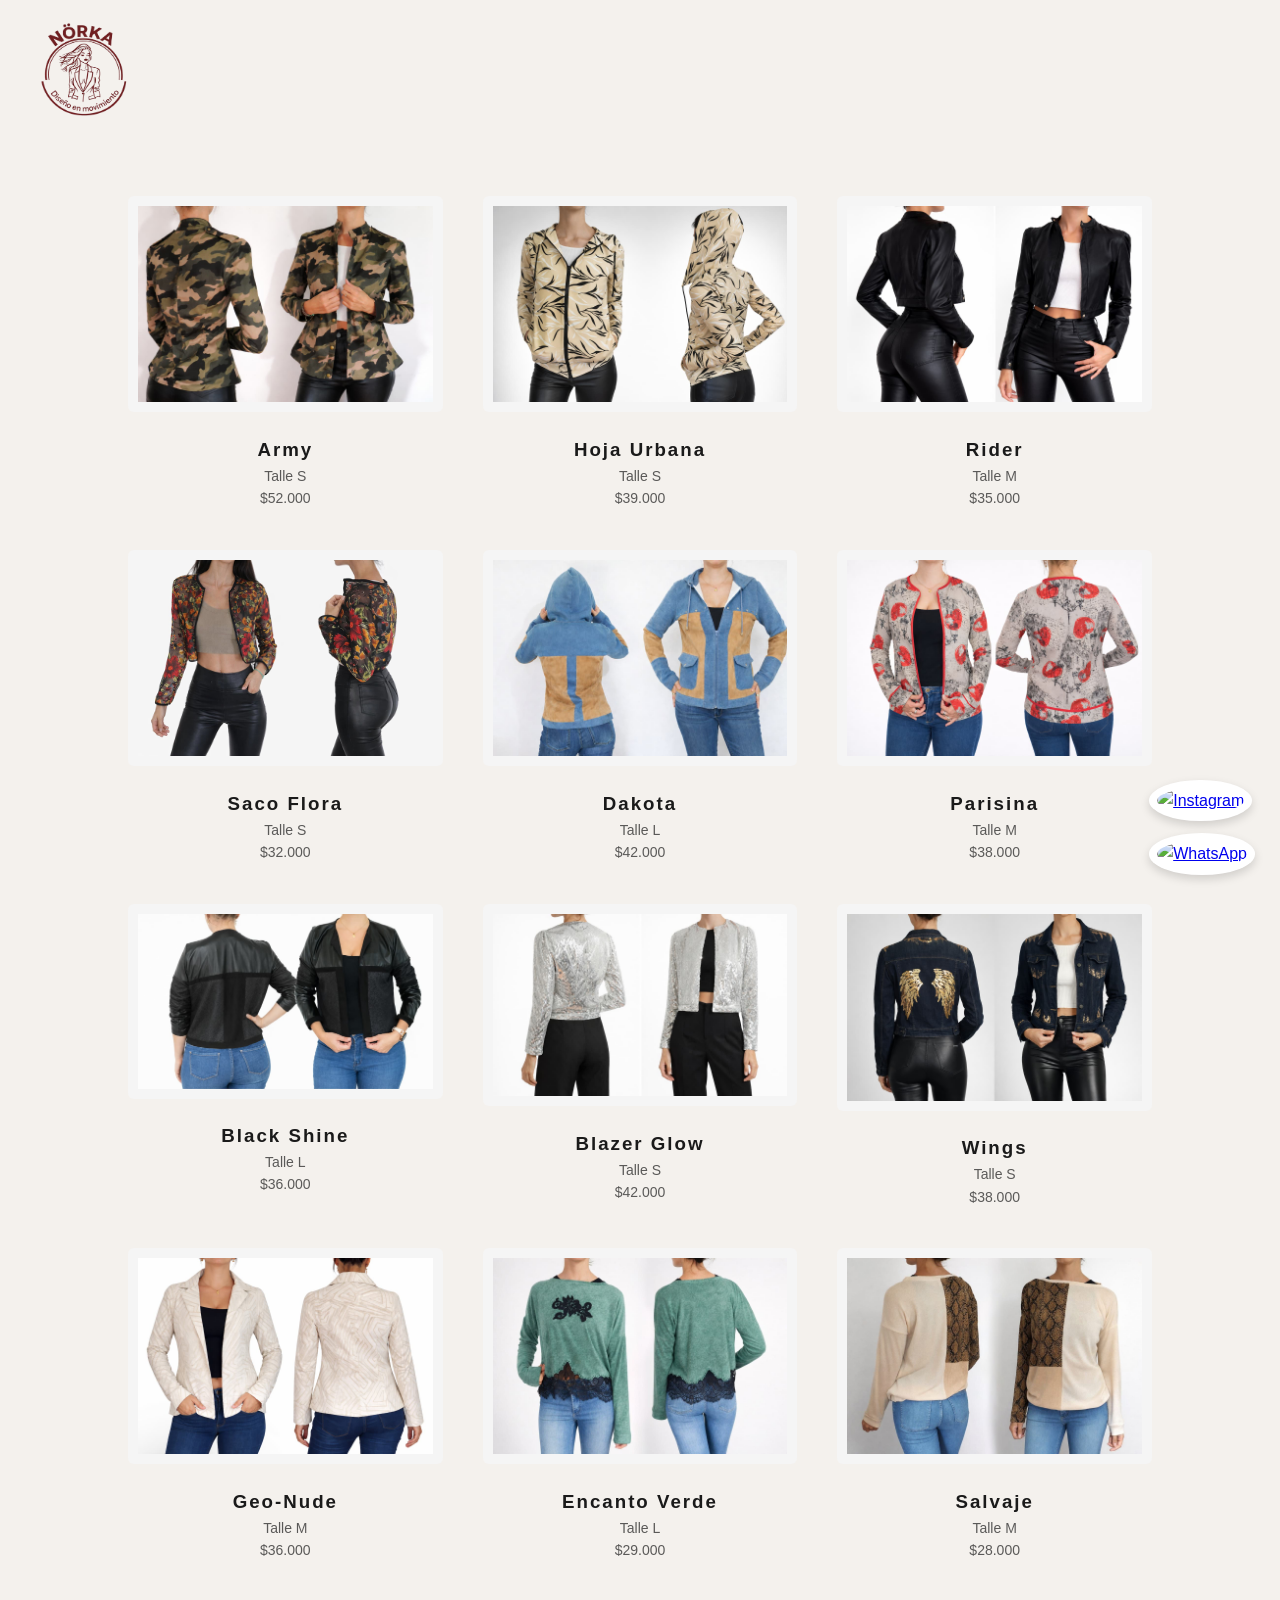
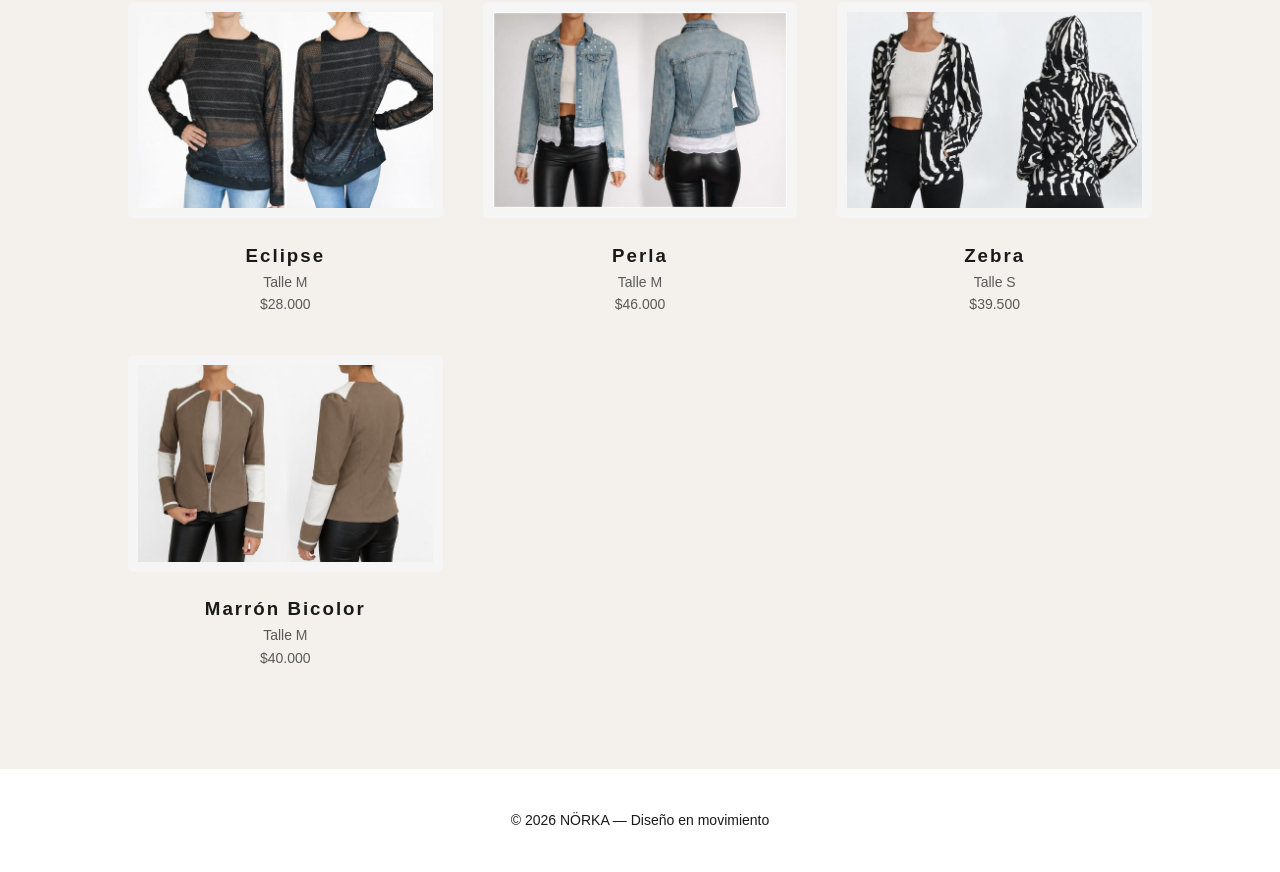
==== pages/catalogo.html @ 1b3c851e "optimización carga de catálogo" ====
<!DOCTYPE html>
<html lang="es">
<head>
    <meta charset="UTF-8">
    <meta name="viewport" content="width=device-width, initial-scale=1.0">
    <title>NÖRKA | Catálogo</title>
    <link rel="stylesheet" href="../style/styles.css">
</head>
<body>
    <header class="navbar">
        <div class="logo">
            <img src="../assets/logo_norka-removebg.png" alt="Logo NÖRKA" loading="lazy">
        </div>
    </header>
    <!-- GRID DE PRODUCTOS -->
    <section class="catalogo">
        <div class="product-card">
            <img src="../assets/catalogo/militar.jpg" alt="Campera Nörka" loading="lazy">
            <h3>Army</h3>
            <p>Talle S</p>
            <p>$52.000</p>
        </div>
        <div class="product-card">
            <img src="../assets/catalogo/hoja_urbana.jpg" alt="Campera Nörka" loading="lazy">
            <h3>Hoja Urbana</h3>
            <p>Talle S</p>
            <p>$39.000</p>
        </div>
        <div class="product-card">
            <img src="../assets/catalogo/rider_web.jpg" alt="Campera Nörka" loading="lazy">
            <h3>Rider</h3>
            <p>Talle M</p>
            <p>$35.000</p>
        </div>
        <div class="product-card">
            <img src="../assets/catalogo/floral.jpg" alt="Campera Nörka" loading="lazy">
            <h3>Saco Flora</h3>
            <p>Talle S</p>
            <p>$32.000</p>
        </div>
        <div class="product-card">
            <img src="../assets/catalogo/dakota.jpg" alt="Campera Nörka" loading="lazy">
            <h3>Dakota</h3>
            <p>Talle L</p>
            <p>$42.000</p>
        </div>
        <div class="product-card">
            <img src="../assets/catalogo/parisina.jpg" alt="Campera Nörka" loading="lazy">
            <h3>Parisina</h3>
            <p>Talle M</p>
            <p>$38.000</p>
        </div>
        <div class="product-card">
            <img src="../assets/catalogo/black_shine.jpg" alt="Campera Nörka" loading="lazy">
            <h3>Black Shine</h3>
            <p>Talle L</p>
            <p>$36.000</p>
        </div>
        <div class="product-card">
            <img src="../assets/catalogo/glow_web.jpg" alt="Campera Nörka" loading="lazy">
            <h3>Blazer Glow</h3>
            <p>Talle S</p>
            <p>$42.000</p>
        </div>
        <div class="product-card">
            <img src="../assets/catalogo/wings_web.jpg" alt="Campera Nörka" loading="lazy">
            <h3>Wings</h3>
            <p>Talle S</p>
            <p>$38.000</p>
        </div>
        <div class="product-card">
            <img src="../assets/catalogo/geonude_web.jpg" alt="Campera Nörka" loading="lazy">
            <h3>Geo-Nude</h3>
            <p>Talle M</p>
            <p>$36.000</p>
        </div>
        <div class="product-card">
            <img src="../assets/catalogo/encanto.jpg" alt="Campera Nörka" loading="lazy">
            <h3>Encanto Verde</h3>
            <p>Talle L</p>
            <p>$29.000</p>
        </div>
        <div class="product-card">
            <img src="../assets/catalogo/salvaje.jpg" alt="Campera Nörka" loading="lazy">
            <h3>Salvaje</h3>
            <p>Talle M</p>
            <p>$28.000</p>
        </div>
        <div class="product-card">
            <img src="../assets/catalogo/eclipse.jpg" alt="Campera Nörka" loading="lazy">
            <h3>Eclipse</h3>
            <p>Talle M</p>
            <p>$28.000</p>
        </div>
        <div class="product-card">
            <img src="../assets/catalogo/perla.jpg" alt="Campera Nörka" loading="lazy">
            <h3>Perla</h3>
            <p>Talle M</p>
            <p>$46.000</p>
        </div>
        <div class="product-card">
            <img src="../assets/catalogo/zebra.jpg" alt="Campera Nörka" loading="lazy">
            <h3>Zebra</h3>
            <p>Talle S</p>
            <p>$39.500</p>
        </div>
        <div class="product-card">
            <img src="../assets/catalogo/bicolor.jpg" alt="Campera Nörka" loading="lazy">
            <h3>Marrón Bicolor</h3>
            <p>Talle M</p>
            <p>$40.000</p>
    </section>
    <footer>
        <p>
            © 2026 NÖRKA — Diseño en movimiento
        </p>
    </footer>
    <div class="social-float">
        <a href="https://www.instagram.com/norka.dem?igsh=bjJlcTJmZjZnMno%3D" target="_blank">
            <img src="../assets/icons8-instagram-48(1).jpg" alt="Instagram">
        </a>
        <a href="https://wa.me/5493885818044" target="_blank">
            <img src="../assets/icons8-whatsapp-48.jpg" alt="WhatsApp">
        </a>
    </div>
    <div id="lightbox" class="lightbox">
        <span class="lightbox-close">&times;</span>
        <img class="lightbox-content" id="lightbox-img" alt="Imagen ampliada">
    </div>
    <script>
        const productImages = document.querySelectorAll(".product-card img");
        const lightbox = document.getElementById("lightbox");
        const lightboxImg = document.getElementById("lightbox-img");
        const lightboxClose = document.querySelector(".lightbox-close");

        productImages.forEach(img => {
            img.addEventListener("click", () => {
            lightbox.style.display = "flex";
            lightboxImg.src = img.src;
            lightboxImg.alt = img.alt || "Imagen ampliada";
            document.body.style.overflow = "hidden";
            });
        });

        lightboxClose.addEventListener("click", () => {
            lightbox.style.display = "none";
            document.body.style.overflow = "";
        });

        lightbox.addEventListener("click", (e) => {
            if (e.target === lightbox) {
            lightbox.style.display = "none";
            document.body.style.overflow = "";
            }
        });

        document.addEventListener("keydown", (e) => {
            if (e.key === "Escape") {
            lightbox.style.display = "none";
            document.body.style.overflow = "";
            }
        });
    </script>
</body>
</html>
---- style/styles.css ----
:root{
  --vino:#5b1a23;
  --kraft:#f4f1ed;
  --texto:#1a1a1a;
  --blanco:#ffffff;
}

*{
  margin:0;
  padding:0;
  box-sizing:border-box;
}

body{
  font-family:'Inter',sans-serif;
  background:var(--kraft);
  color:var(--texto);
  line-height:1.6;
}

/* NAVBAR */

.navbar{
display:flex;
align-items:center;
justify-content:space-between;
padding:20px 40px;
position:relative;
}


.logo{
  display:flex;
  align-items:center;
  gap:10px;
  font-weight:600;
  letter-spacing:2px;
}

.logo img{
  height: 96px;
}



.nav-links{
  list-style:none;
  display:flex;
  gap:30px;
}

.nav-links a{
  text-decoration:none;
  color:var(--texto);
  font-size:14px;
  letter-spacing:1px;
}


/* ===== HERO ===== */
.hero {
  height: 90vh;
  background-image: url("../assets/hero.png");
  background-size: cover;
  background-position: center;
  display: flex;
  align-items: center;
  justify-content: center;
  text-align: center;
  color: white;
}

.hero-overlay {
  background: rgba(0, 0, 0, 0.35);
  padding: 60px;
}

.hero h1 {
  font-family: 'Playfair Display', serif;
  font-size: 72px;
  letter-spacing: 8px;
}

.slogan {
  font-size: 18px;
  margin-top: 10px;
  letter-spacing: 2px;
}

.hero-description {
  margin: 20px auto 0 auto;
  max-width: 420px;
}

/* ===== BOTÓN ===== */

.btn {
  display: inline-block;
  margin-top: 30px;
  padding: 12px 26px;
  background: var(--vino);
  color: white;
  text-decoration: none;
  letter-spacing: 1px;
  transition: 0.3s;
}

.btn:hover {
  opacity: 0.85;
}

/* BOTON */

.btn{
  display:inline-block;
  margin-top:30px;
  padding:12px 26px;
  background:var(--vino);
  color:white;
  text-decoration:none;
  letter-spacing:1px;
  transition:.3s;
}

.btn:hover{
  opacity:.85;
}

/* COLECCION */

.coleccion{
  padding:100px 40px;
  text-align:center;
}

.coleccion h2{
  font-family:'Playfair Display',serif;
  margin-bottom:50px;
  font-size:34px;
}

.grid-productos{
  display:grid;
  grid-template-columns:repeat(auto-fit,minmax(240px,1fr));
  gap:35px;
}

.producto{
  background:white;
  padding:25px;
  transition:.3s;
}

.producto:hover{
  transform:translateY(-6px);
  box-shadow:0 10px 25px rgba(0,0,0,0.08);
}

.producto-img{
  height:220px;
  background:#ddd;
  margin-bottom:15px;
}

/* CONCEPTO */

.concepto{
  padding:30px 40px;
  max-width:700px;
  margin:auto;
  text-align:center;
}

/* PERSONALIZADOS */

.personalizados{
  padding:60px 40px;
  background:white;
  text-align:center;
}

/* CONTACTO */

.contacto{
  padding:60px 40px;
  text-align:center;
}

.entrega{
  margin-top:20px;
  font-size:14px;
  opacity:.7;
}

/* FOOTER */

footer{
  text-align:center;
  padding:40px;
  background:white;
  margin-top:40px;
  font-size:14px;
}

/* MENU HAMBURGUESA */

.menu-toggle{
  display:none;
  font-size:28px;
  cursor:pointer;
margin-left:auto;
}



/* MOBILE */

@media (max-width:768px){

.nav-links{
  display:none;
  position:absolute;
  top:70px;
  right:0;
  background:white;
  flex-direction:column;
  width:200px;
  padding:20px;
  }

  .nav-links.active{
  display:flex;
  }

  .menu-toggle{
  display:block;
  }
}

.lookbook {
  padding: 80px 10%;
  text-align: center;
  background-color: white;
}

.lookbook-grid {
  display: grid;
  grid-template-columns: repeat(auto-fit, minmax(220px,1fr));
  gap: 20px;
}

.lookbook-grid img {
  width: 100%;
  height: 320px;
  object-fit: contain;
  transition: transform 0.3s;
}

.lookbook-grid img:hover {
  transform: scale(1.05);
}

.catalogo {
  padding: 80px 10%;
  text-align: center;
}

.productos {
  display: grid;
  grid-template-columns: repeat(auto-fit, minmax(240px,1fr));
  gap: 30px;
}

.producto img {
  width: 100%;
  height: 320px;
  object-fit: cover;
}

/* ===== BOTONES SOCIALES FLOTANTES ===== */

.social-float {
  position: fixed;
  bottom: 25px;
  right: 25px;
  display: flex;
  flex-direction: column;
  gap: 12px;
  z-index: 1000;
}

/* íconos */

.social-float img {
  width: 42px;
  height: 42px;
  padding: 8px;
  border-radius: 50%;
  background: white;
  box-shadow: 0 4px 10px rgba(0,0,0,0.15);
  cursor: pointer;
  transition: transform 0.2s ease, box-shadow 0.2s ease;
}

/* hover elegante */

.social-float img:hover {
  transform: scale(1.12);
  box-shadow: 0 6px 16px rgba(0,0,0,0.25);
}

/* ===== LOOKBOOK CAROUSEL ===== */

/* ===== LOOKBOOK ===== */

.lookbook-carousel{
position:relative;
max-width:1100px;
margin:50px auto;
}

.look-viewport{
overflow:hidden;
}

.look-track{
display:flex;
gap:20px;
transition:transform .5s ease;
touch-action:pan-y;
}

.look-track img{
width:33.33%;
height:420px;
border-radius:6px;
object-fit:cover;
opacity:.6;
transform:scale(.9);
transition:.4s;
flex-shrink:0;
}

.look-track img:hover{
  transform:scale(1.03);
}

.look-track img.active{
opacity:1;
transform:scale(1);
}

/* BOTONES */

.look-btn{
position:absolute;
top:50%;
transform:translateY(-50%);
background:rgba(0,0,0,0.5);
color:white;
border:none;
font-size:28px;
padding:10px 16px;
cursor:pointer;
z-index:2;
}

.look-btn.prev{
left:-10px;
}

.look-btn.next{
right:-10px;
}

/* ===== MOBILE ===== */

@media (max-width:768px){

.look-track img{
width:100%;
height:420px;
opacity:1;
transform:scale(1);
}
}

/* GRID CATÁLOGO */

.catalogo {
  display: grid;
  grid-template-columns: repeat(3, 1fr);
  gap: 40px;
  padding: 60px 10%;
}


/* CARD PRODUCTO */

.product-card {
  text-align: center;
}

.product-card img{
  width:100%;
  height:auto;
  max-height:500px;
  object-fit:contain;
  border-radius:6px;
  background:#f5f5f5;
  padding:10px;
  transition:.3s;
}

.product-card img:hover {
  transform: scale(1.03);
}

.product-card h3 {
  margin-top: 15px;
  letter-spacing: 2px;
}

.product-card p {
  font-size: 14px;
  opacity: 0.7;
}

/* ===== TABLET ===== */
@media (max-width: 1024px){

  .catalogo{
    grid-template-columns: repeat(2, 1fr);
    gap: 30px;
    padding: 50px 5%;
  }

}

/* ===== MOBILE ===== */
@media (max-width: 768px){

  .catalogo{
    grid-template-columns: 1fr;
    padding: 40px 20px;
  }

}

/* ===== LIGHTBOX CATÁLOGO ===== */

.product-card img {
  cursor: zoom-in;
}

.lightbox {
  display: none;
  position: fixed;
  inset: 0;
  background: rgba(0, 0, 0, 0.92);
  justify-content: center;
  align-items: center;
  padding: 30px;
  z-index: 2000;
}

.lightbox-content {
  max-width: 90vw;
  max-height: 90vh;
  width: auto;
  height: auto;
  object-fit: contain;
  border-radius: 8px;
  box-shadow: 0 10px 35px rgba(0, 0, 0, 0.35);
}

.lightbox-close {
  position: absolute;
  top: 18px;
  right: 24px;
  color: white;
  font-size: 40px;
  line-height: 1;
  cursor: pointer;
  user-select: none;
}

.lightbox-content {
  animation: zoomIn 0.2s ease;
}

@keyframes zoomIn {
  from {
    transform: scale(0.96);
    opacity: 0.6;
  }
  to {
    transform: scale(1);
    opacity: 1;
  }
}
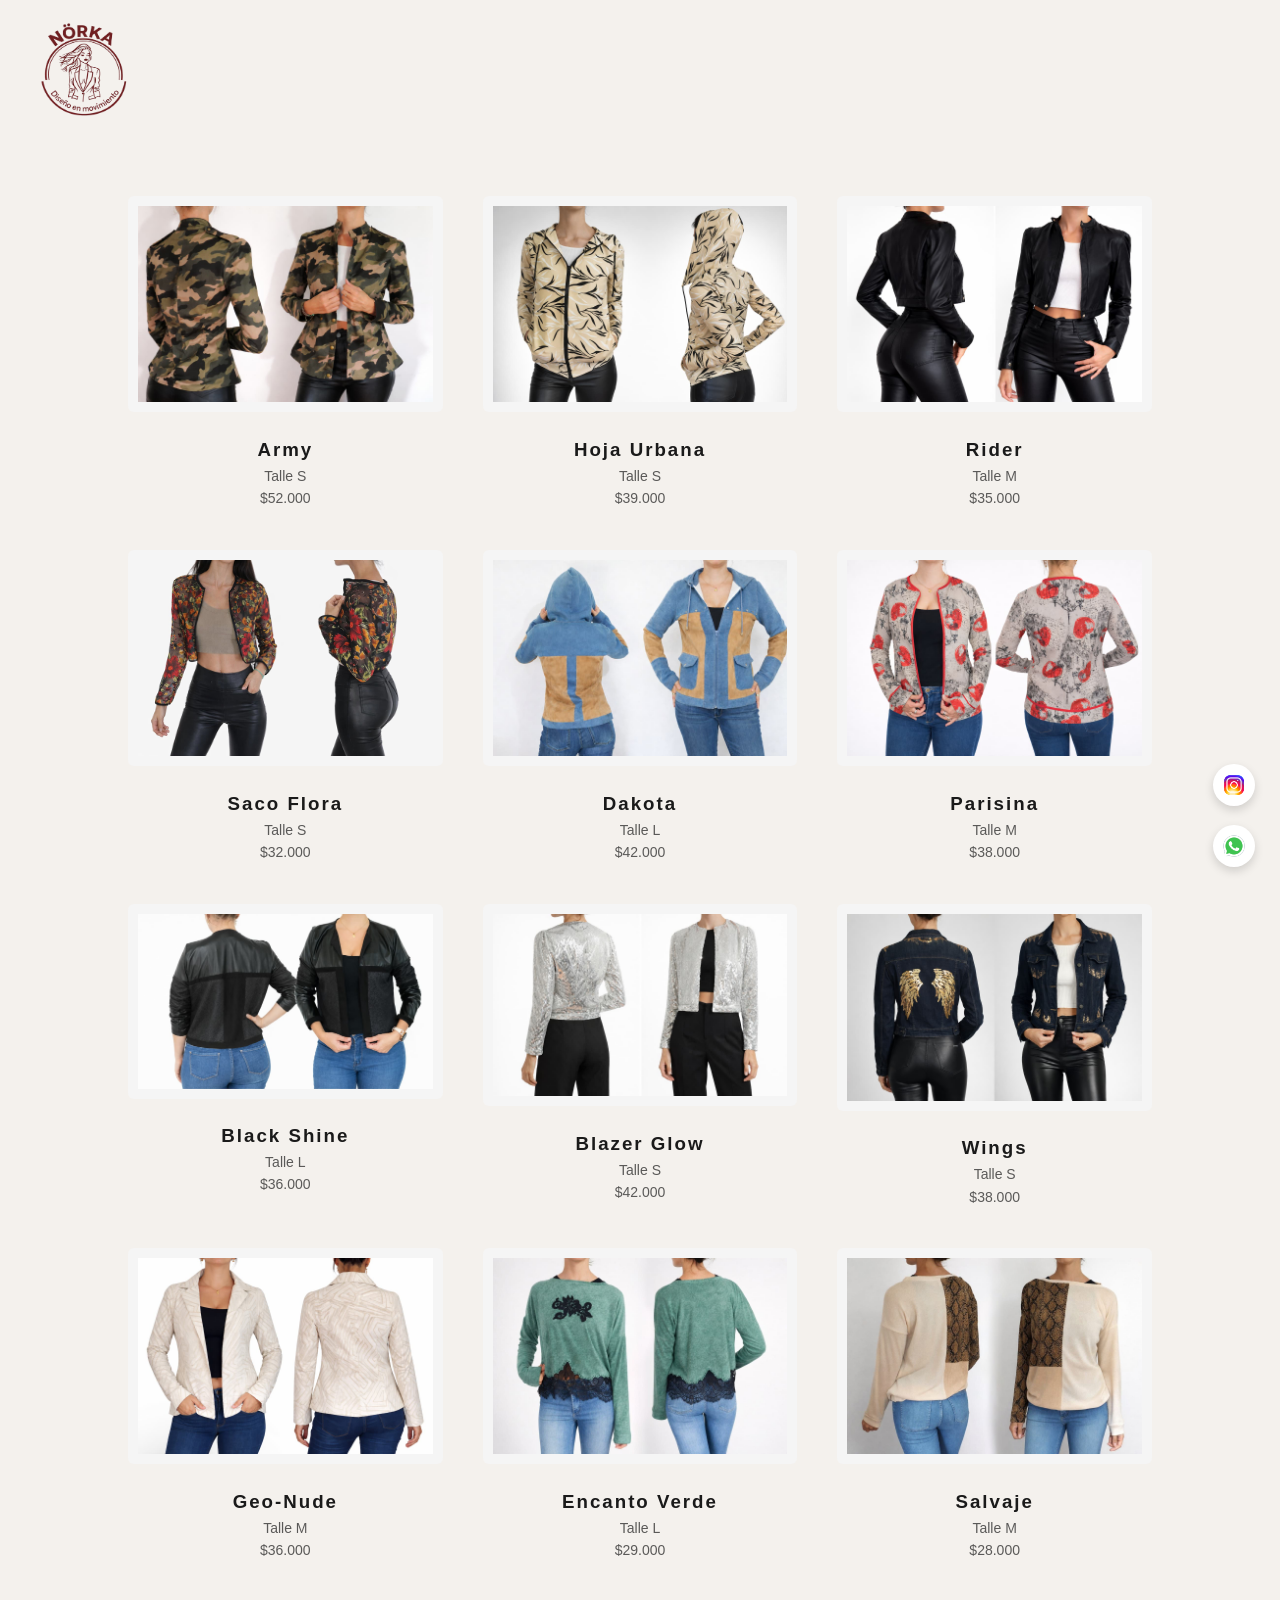
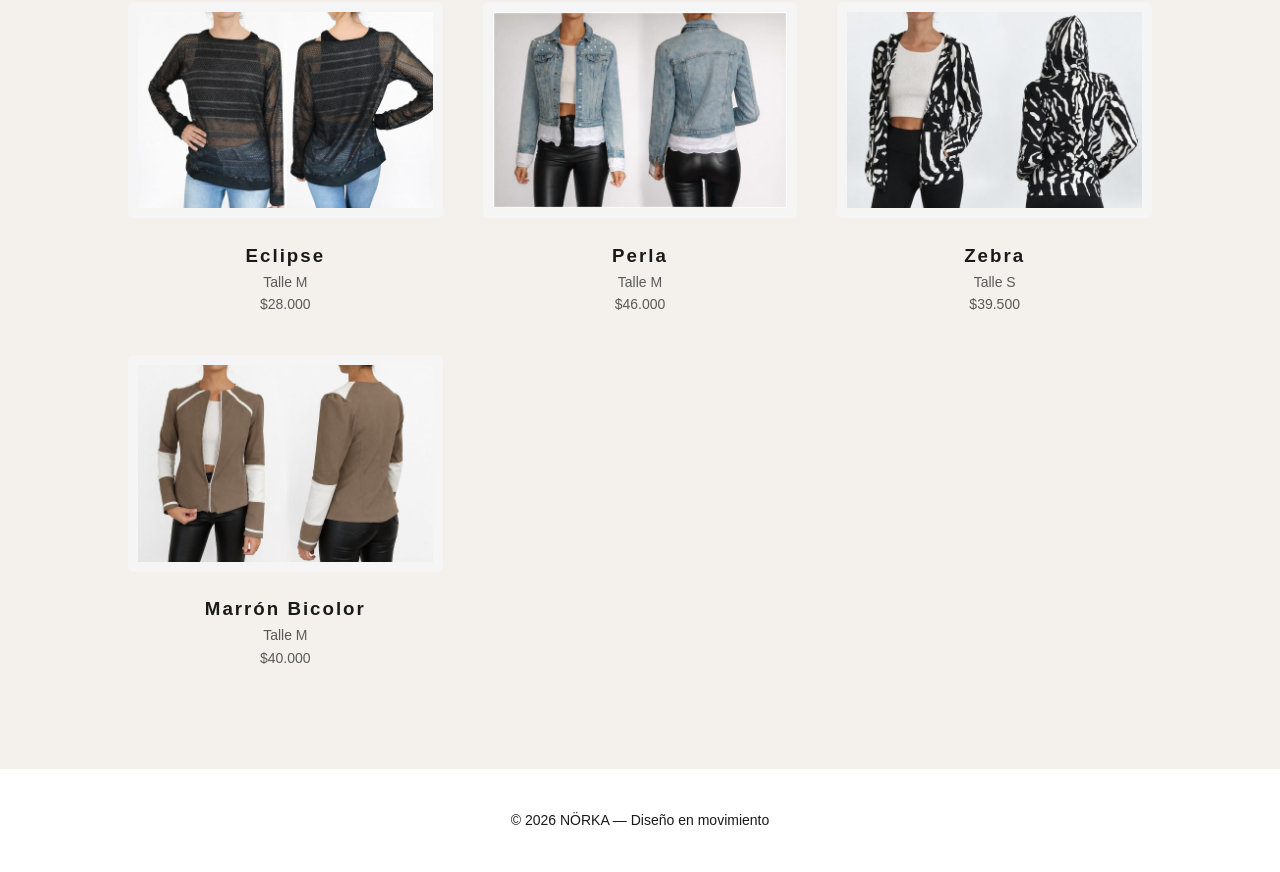
==== commit d7f26138: "coso" ====
--- a/pages/catalogo.html
+++ b/pages/catalogo.html
@@ -117,10 +117,10 @@
     </footer>
     <div class="social-float">
         <a href="https://www.instagram.com/norka.dem?igsh=bjJlcTJmZjZnMno%3D" target="_blank">
-            <img src="../assets/icons8-instagram-48(1).jpg" alt="Instagram">
+            <img src="../assets/icons8-instagram-48(1).png" alt="Instagram">
         </a>
         <a href="https://wa.me/5493885818044" target="_blank">
-            <img src="../assets/icons8-whatsapp-48.jpg" alt="WhatsApp">
+            <img src="../assets/icons8-whatsapp-48.png" alt="WhatsApp">
         </a>
     </div>
     <div id="lightbox" class="lightbox">
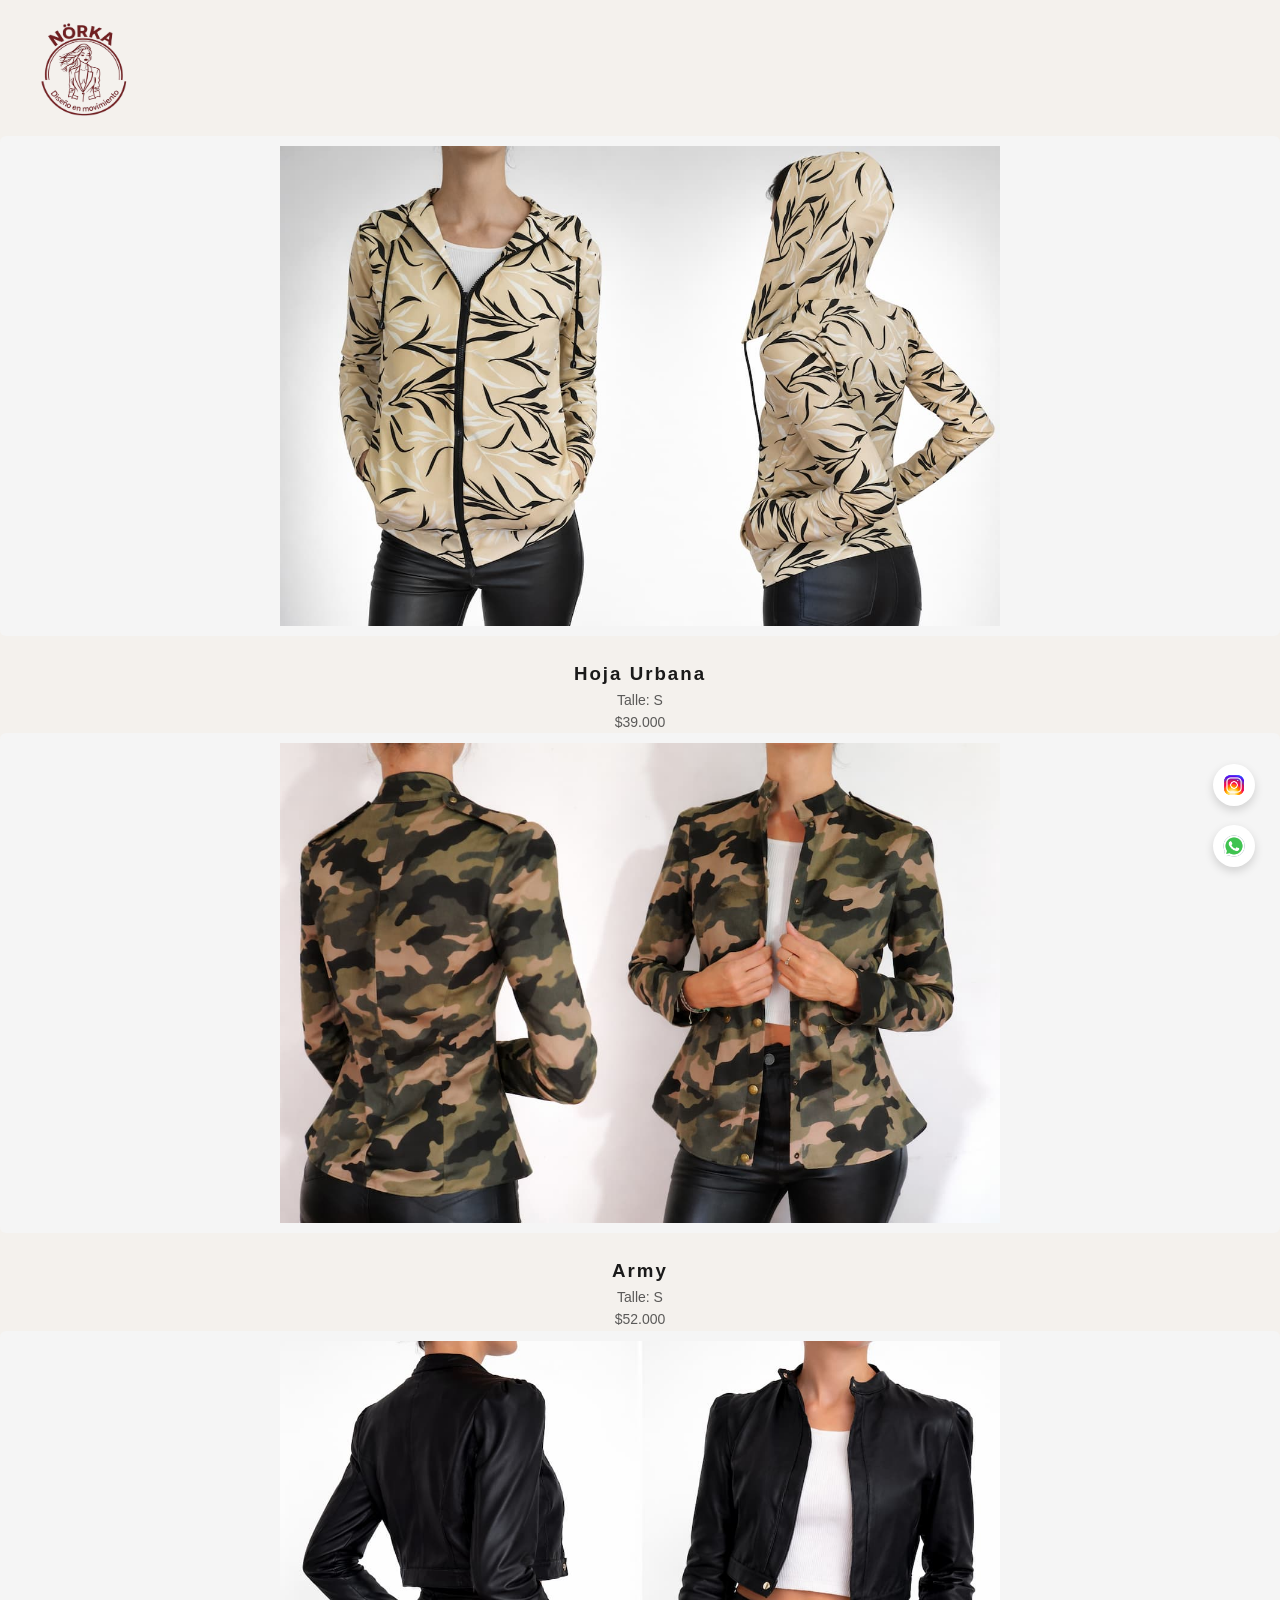
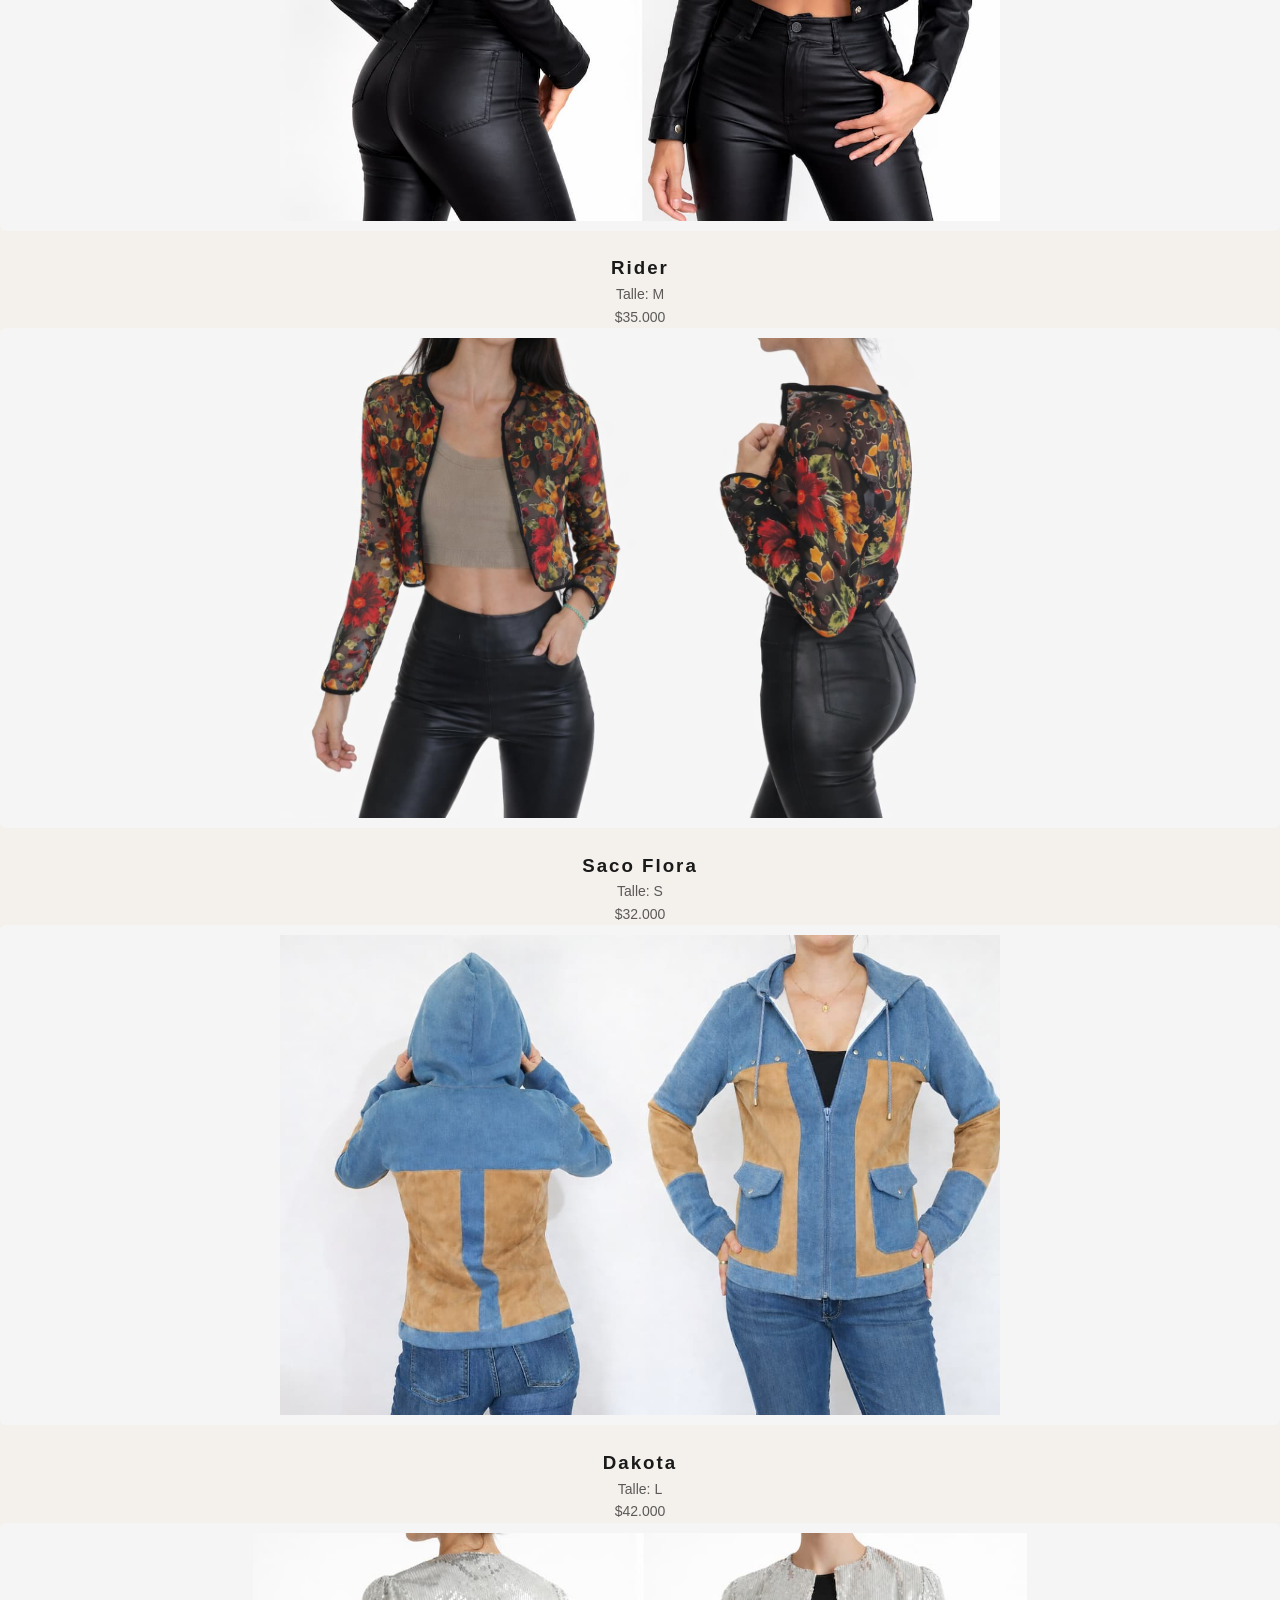
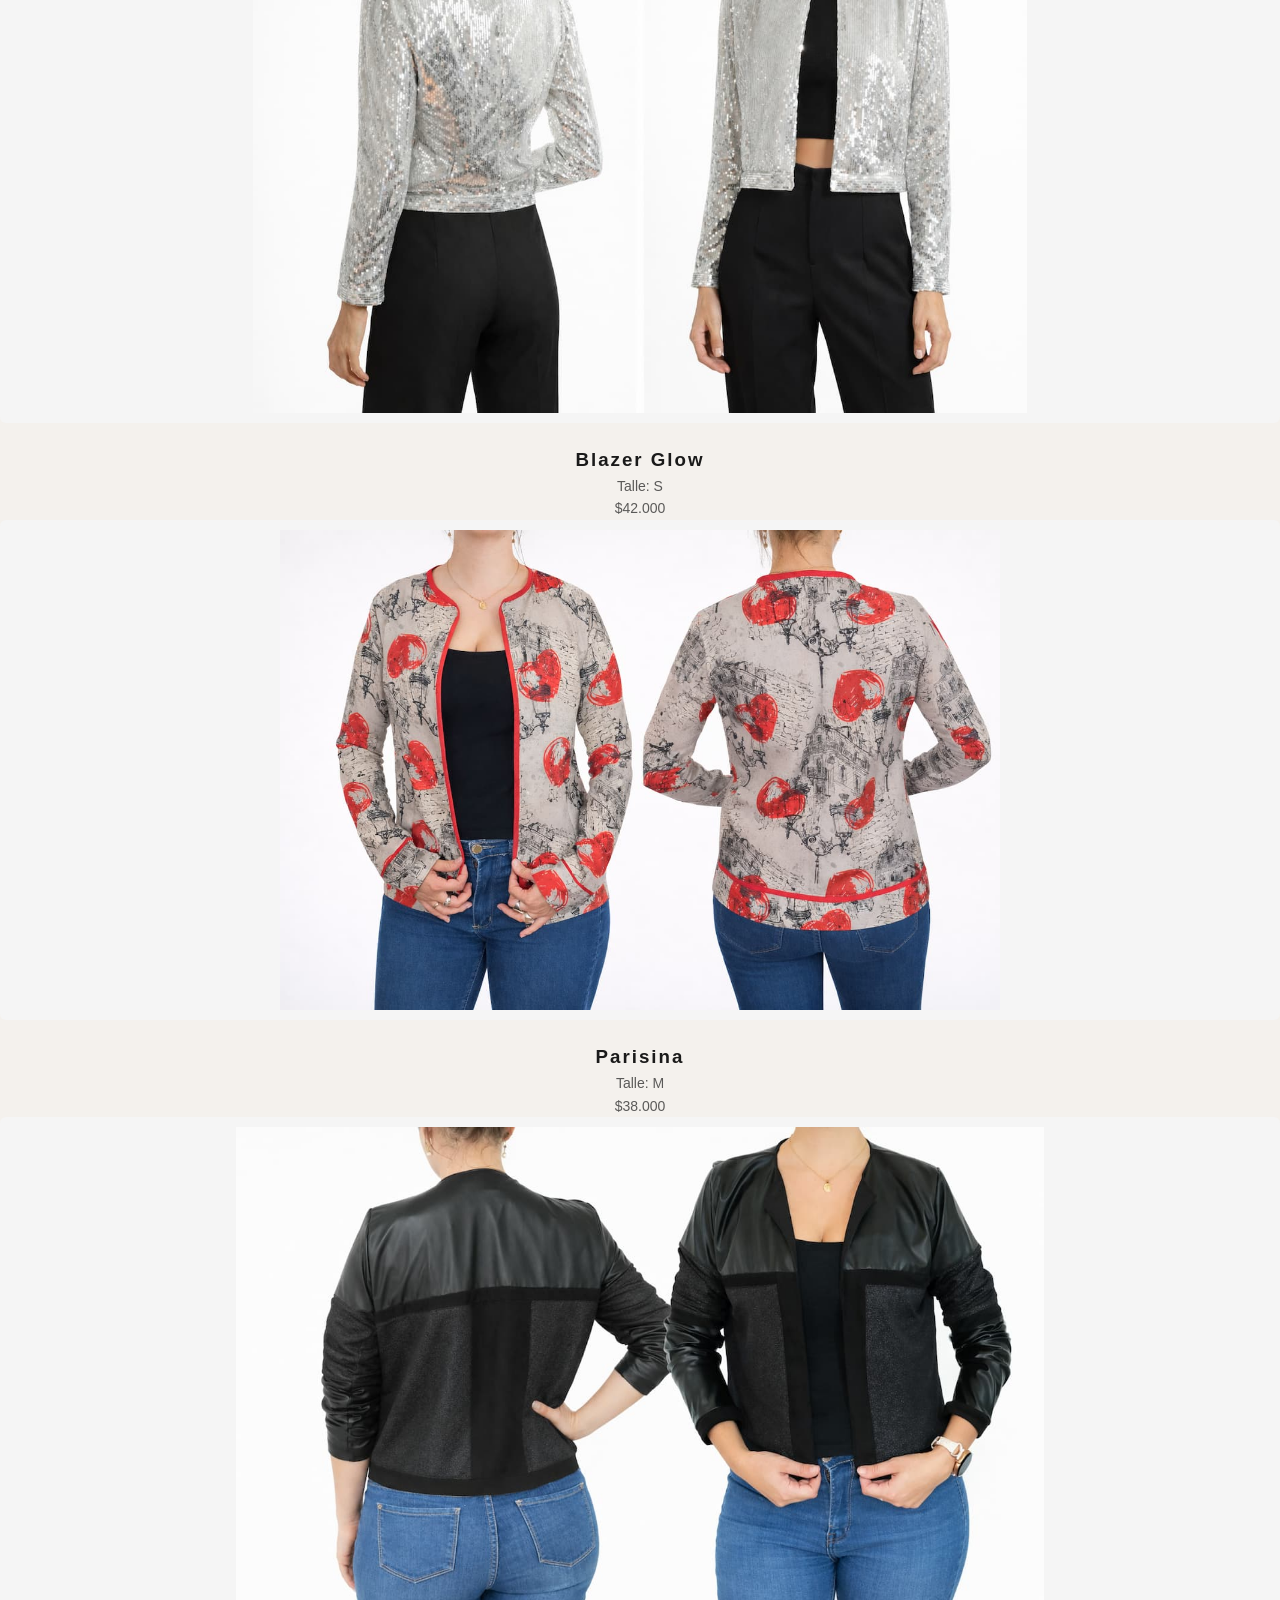
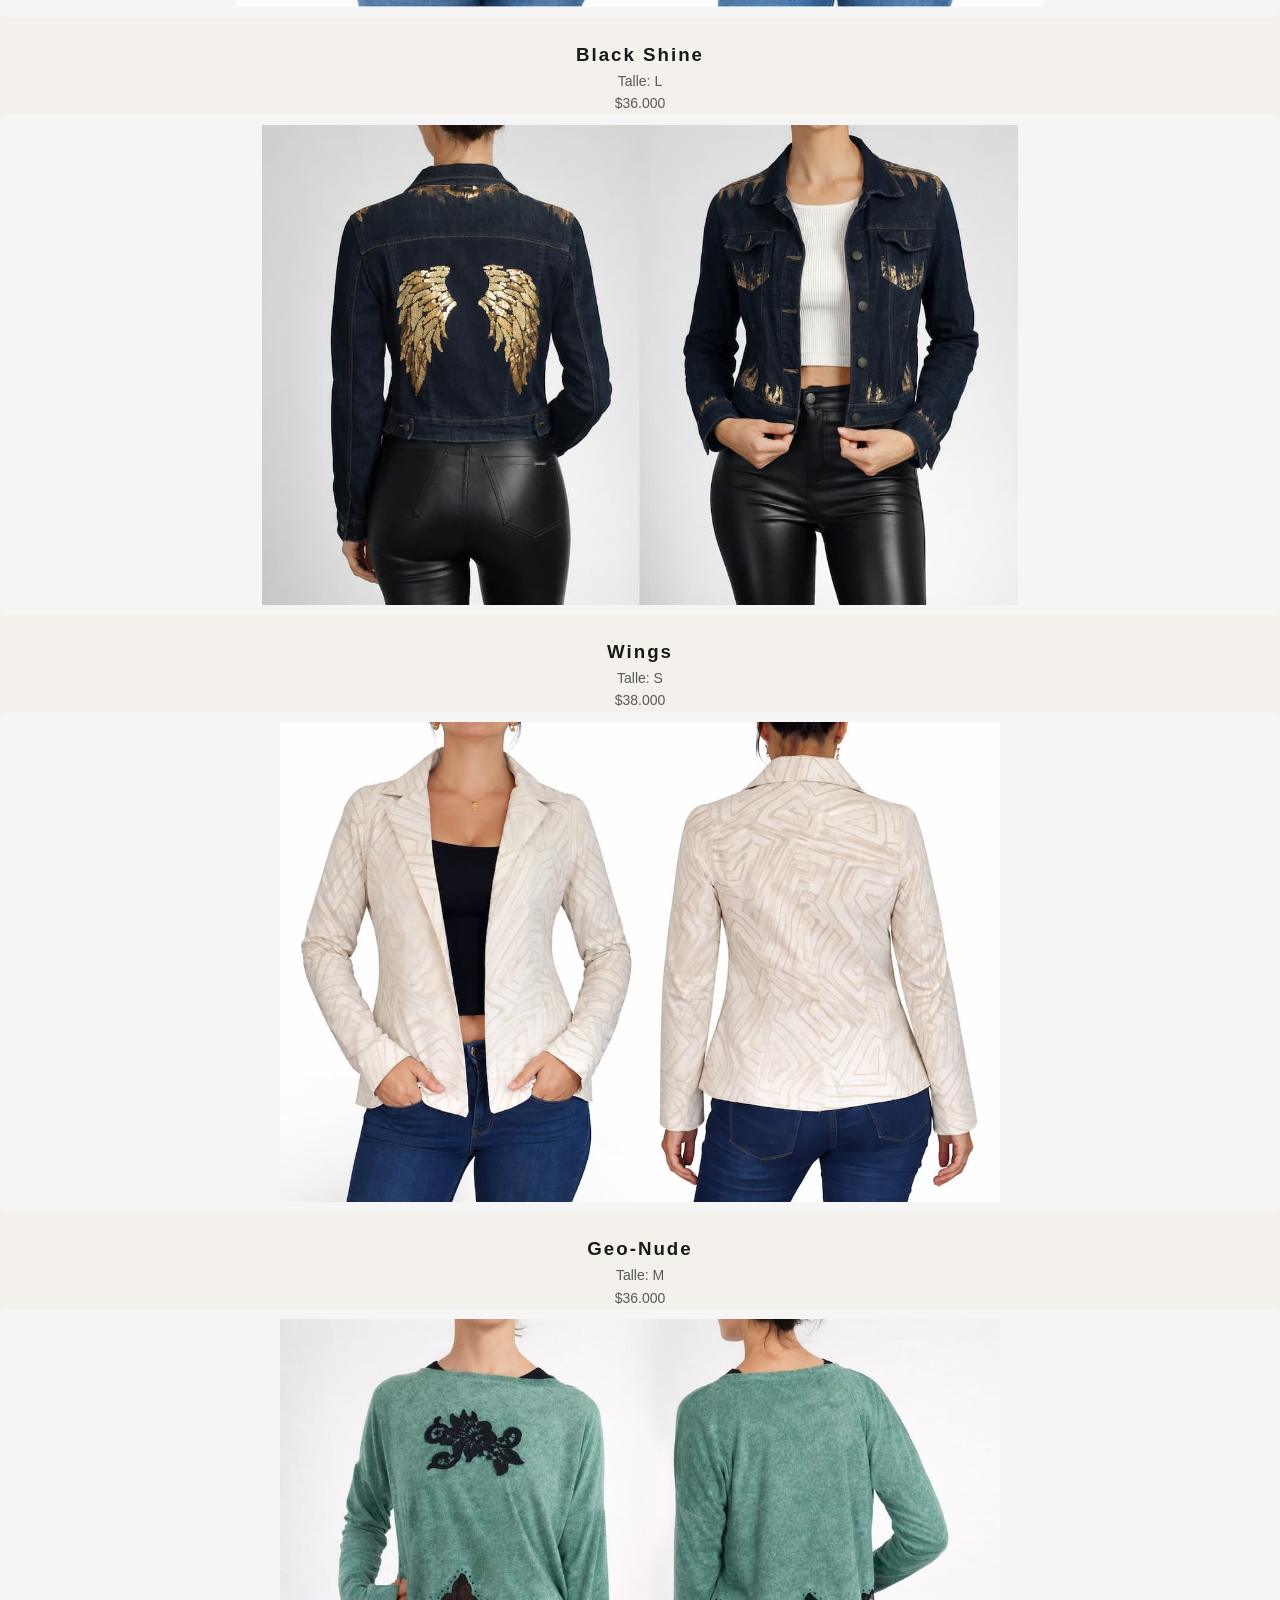
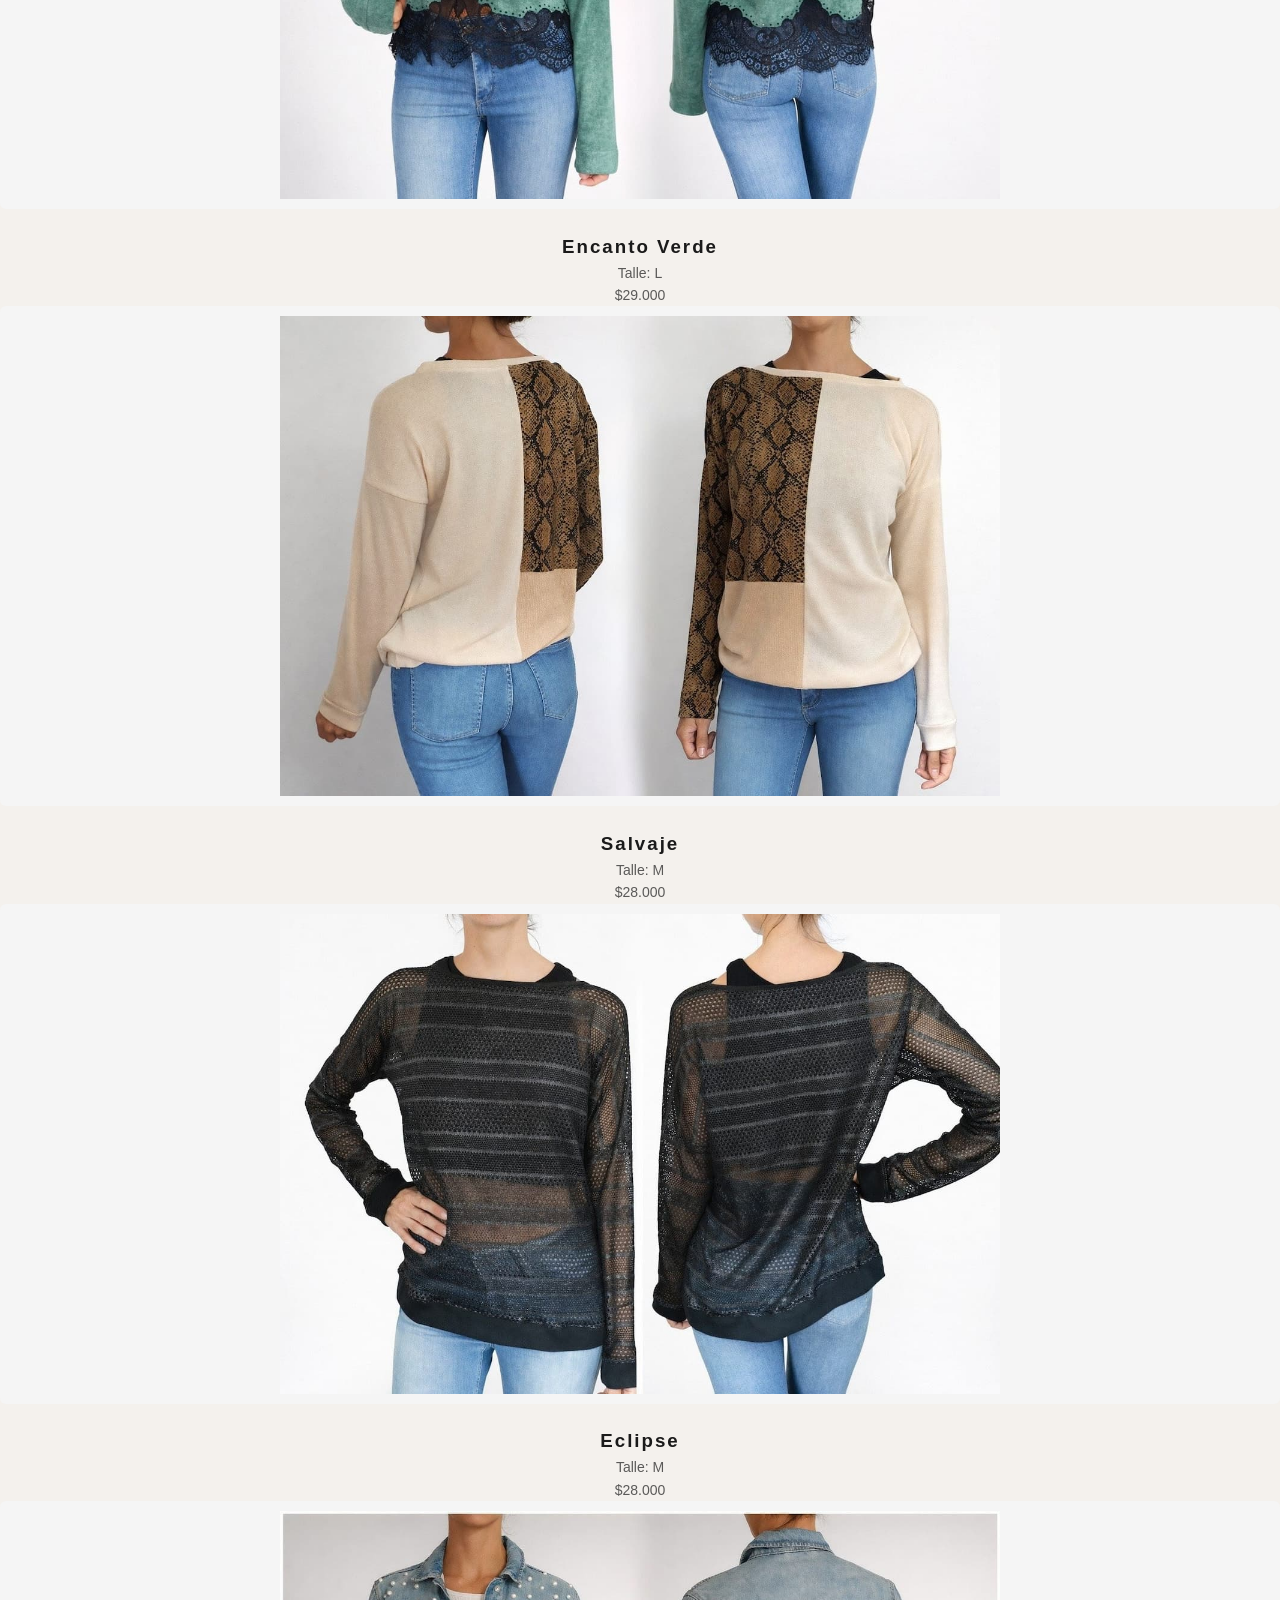
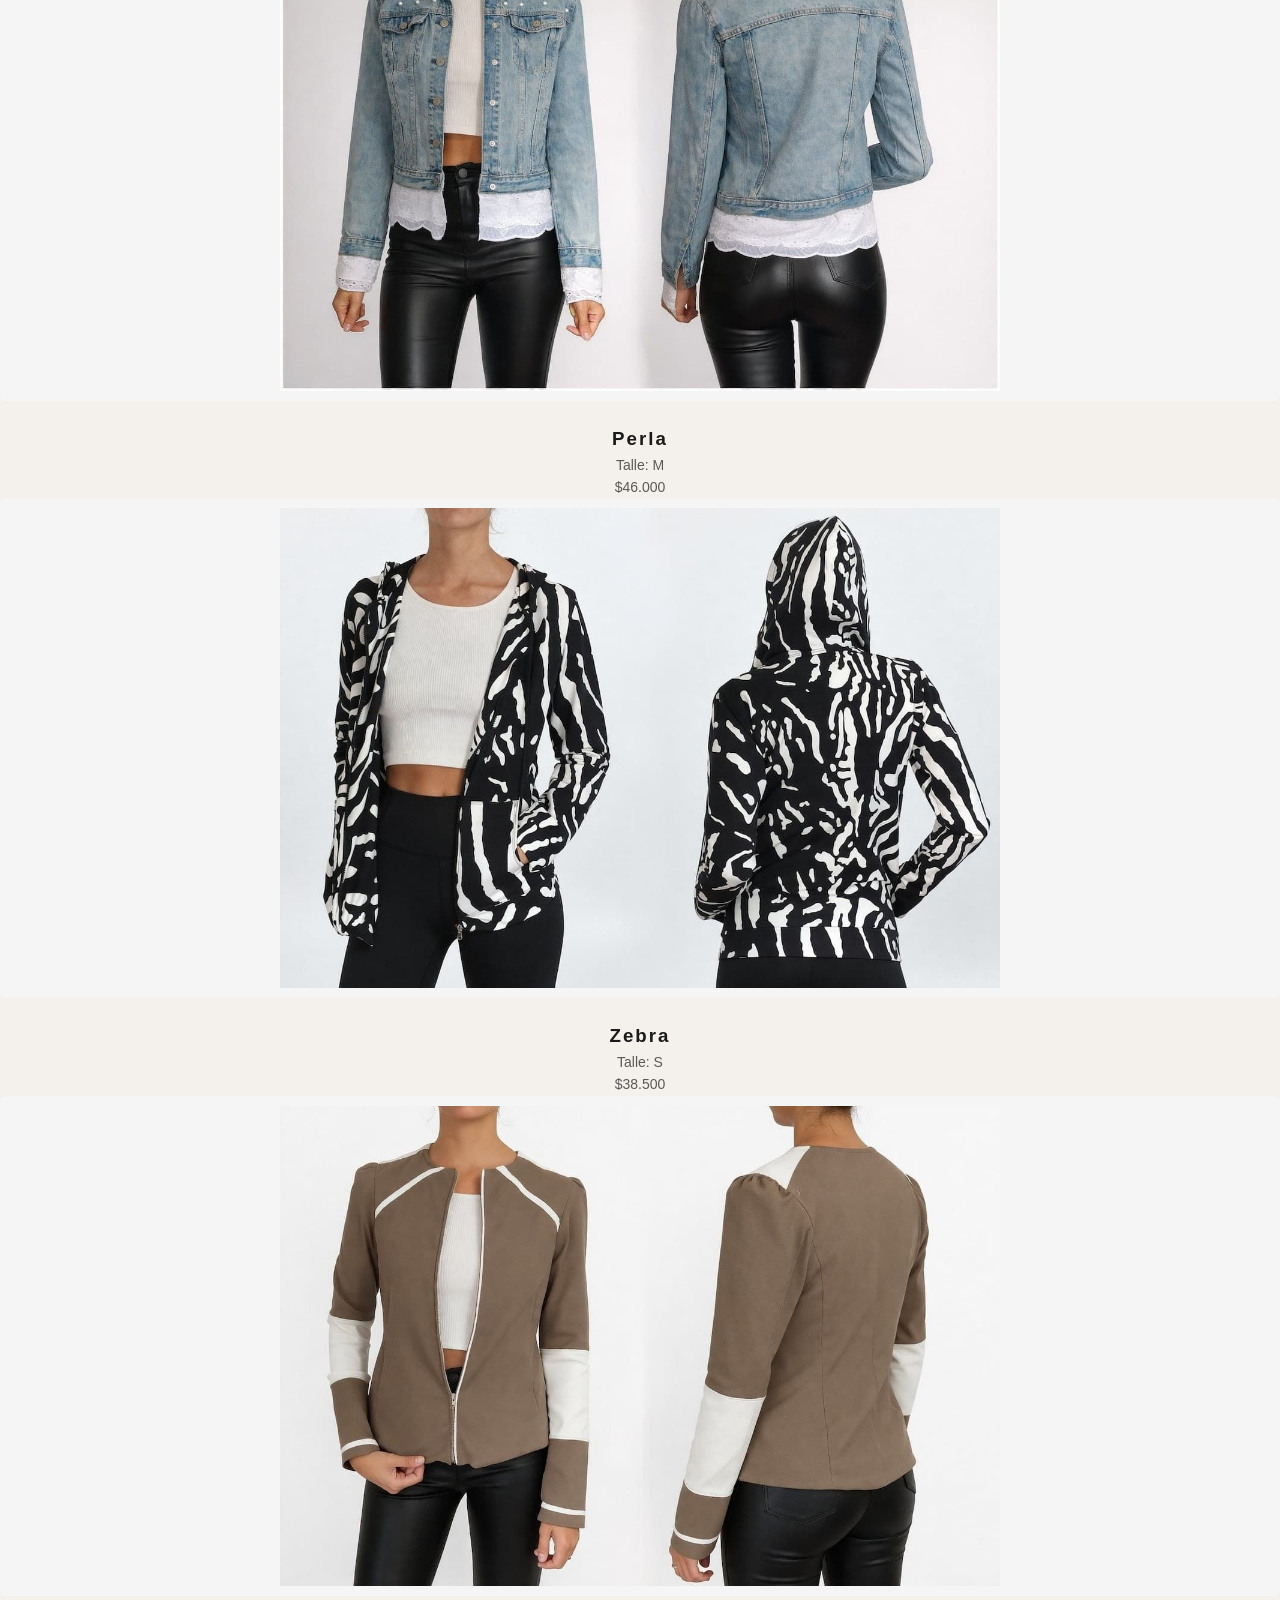
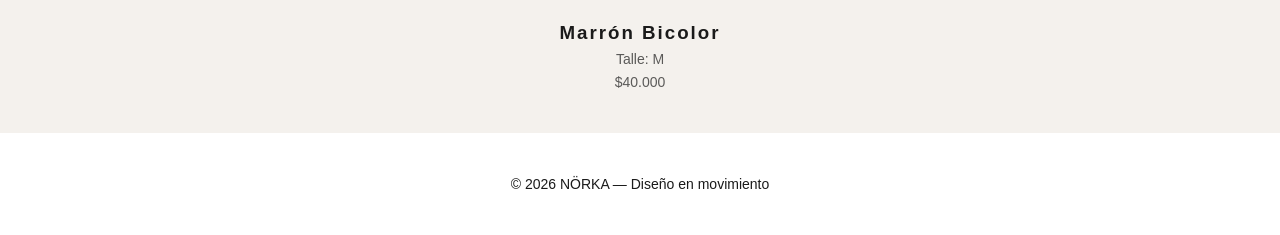
==== commit 85ab2436: "catalogo en JS" ====
--- a/pages/catalogo.html
+++ b/pages/catalogo.html
@@ -12,104 +12,12 @@
             <img src="../assets/logo_norka-removebg.png" alt="Logo NÖRKA" loading="lazy">
         </div>
     </header>
-    <!-- GRID DE PRODUCTOS -->
-    <section class="catalogo">
-        <div class="product-card">
-            <img src="../assets/catalogo/militar.jpg" alt="Campera Nörka" loading="lazy">
-            <h3>Army</h3>
-            <p>Talle S</p>
-            <p>$52.000</p>
+    <main>
+        <div id="catalogo-container" class="productos-grid">
+
         </div>
-        <div class="product-card">
-            <img src="../assets/catalogo/hoja_urbana.jpg" alt="Campera Nörka" loading="lazy">
-            <h3>Hoja Urbana</h3>
-            <p>Talle S</p>
-            <p>$39.000</p>
-        </div>
-        <div class="product-card">
-            <img src="../assets/catalogo/rider_web.jpg" alt="Campera Nörka" loading="lazy">
-            <h3>Rider</h3>
-            <p>Talle M</p>
-            <p>$35.000</p>
-        </div>
-        <div class="product-card">
-            <img src="../assets/catalogo/floral.jpg" alt="Campera Nörka" loading="lazy">
-            <h3>Saco Flora</h3>
-            <p>Talle S</p>
-            <p>$32.000</p>
-        </div>
-        <div class="product-card">
-            <img src="../assets/catalogo/dakota.jpg" alt="Campera Nörka" loading="lazy">
-            <h3>Dakota</h3>
-            <p>Talle L</p>
-            <p>$42.000</p>
-        </div>
-        <div class="product-card">
-            <img src="../assets/catalogo/parisina.jpg" alt="Campera Nörka" loading="lazy">
-            <h3>Parisina</h3>
-            <p>Talle M</p>
-            <p>$38.000</p>
-        </div>
-        <div class="product-card">
-            <img src="../assets/catalogo/black_shine.jpg" alt="Campera Nörka" loading="lazy">
-            <h3>Black Shine</h3>
-            <p>Talle L</p>
-            <p>$36.000</p>
-        </div>
-        <div class="product-card">
-            <img src="../assets/catalogo/glow_web.jpg" alt="Campera Nörka" loading="lazy">
-            <h3>Blazer Glow</h3>
-            <p>Talle S</p>
-            <p>$42.000</p>
-        </div>
-        <div class="product-card">
-            <img src="../assets/catalogo/wings_web.jpg" alt="Campera Nörka" loading="lazy">
-            <h3>Wings</h3>
-            <p>Talle S</p>
-            <p>$38.000</p>
-        </div>
-        <div class="product-card">
-            <img src="../assets/catalogo/geonude_web.jpg" alt="Campera Nörka" loading="lazy">
-            <h3>Geo-Nude</h3>
-            <p>Talle M</p>
-            <p>$36.000</p>
-        </div>
-        <div class="product-card">
-            <img src="../assets/catalogo/encanto.jpg" alt="Campera Nörka" loading="lazy">
-            <h3>Encanto Verde</h3>
-            <p>Talle L</p>
-            <p>$29.000</p>
-        </div>
-        <div class="product-card">
-            <img src="../assets/catalogo/salvaje.jpg" alt="Campera Nörka" loading="lazy">
-            <h3>Salvaje</h3>
-            <p>Talle M</p>
-            <p>$28.000</p>
-        </div>
-        <div class="product-card">
-            <img src="../assets/catalogo/eclipse.jpg" alt="Campera Nörka" loading="lazy">
-            <h3>Eclipse</h3>
-            <p>Talle M</p>
-            <p>$28.000</p>
-        </div>
-        <div class="product-card">
-            <img src="../assets/catalogo/perla.jpg" alt="Campera Nörka" loading="lazy">
-            <h3>Perla</h3>
-            <p>Talle M</p>
-            <p>$46.000</p>
-        </div>
-        <div class="product-card">
-            <img src="../assets/catalogo/zebra.jpg" alt="Campera Nörka" loading="lazy">
-            <h3>Zebra</h3>
-            <p>Talle S</p>
-            <p>$39.500</p>
-        </div>
-        <div class="product-card">
-            <img src="../assets/catalogo/bicolor.jpg" alt="Campera Nörka" loading="lazy">
-            <h3>Marrón Bicolor</h3>
-            <p>Talle M</p>
-            <p>$40.000</p>
-    </section>
+    </main>
+
     <footer>
         <p>
             © 2026 NÖRKA — Diseño en movimiento
@@ -124,42 +32,9 @@
         </a>
     </div>
     <div id="lightbox" class="lightbox">
-        <span class="lightbox-close">&times;</span>
-        <img class="lightbox-content" id="lightbox-img" alt="Imagen ampliada">
+        <span class="close-btn">&times;</span>
+        <img id="lightbox-img" src="" alt="Zoom de producto">
     </div>
-    <script>
-        const productImages = document.querySelectorAll(".product-card img");
-        const lightbox = document.getElementById("lightbox");
-        const lightboxImg = document.getElementById("lightbox-img");
-        const lightboxClose = document.querySelector(".lightbox-close");
-
-        productImages.forEach(img => {
-            img.addEventListener("click", () => {
-            lightbox.style.display = "flex";
-            lightboxImg.src = img.src;
-            lightboxImg.alt = img.alt || "Imagen ampliada";
-            document.body.style.overflow = "hidden";
-            });
-        });
-
-        lightboxClose.addEventListener("click", () => {
-            lightbox.style.display = "none";
-            document.body.style.overflow = "";
-        });
-
-        lightbox.addEventListener("click", (e) => {
-            if (e.target === lightbox) {
-            lightbox.style.display = "none";
-            document.body.style.overflow = "";
-            }
-        });
-
-        document.addEventListener("keydown", (e) => {
-            if (e.key === "Escape") {
-            lightbox.style.display = "none";
-            document.body.style.overflow = "";
-            }
-        });
-    </script>
+    <script src="lista.js"></script>
 </body>
 </html>
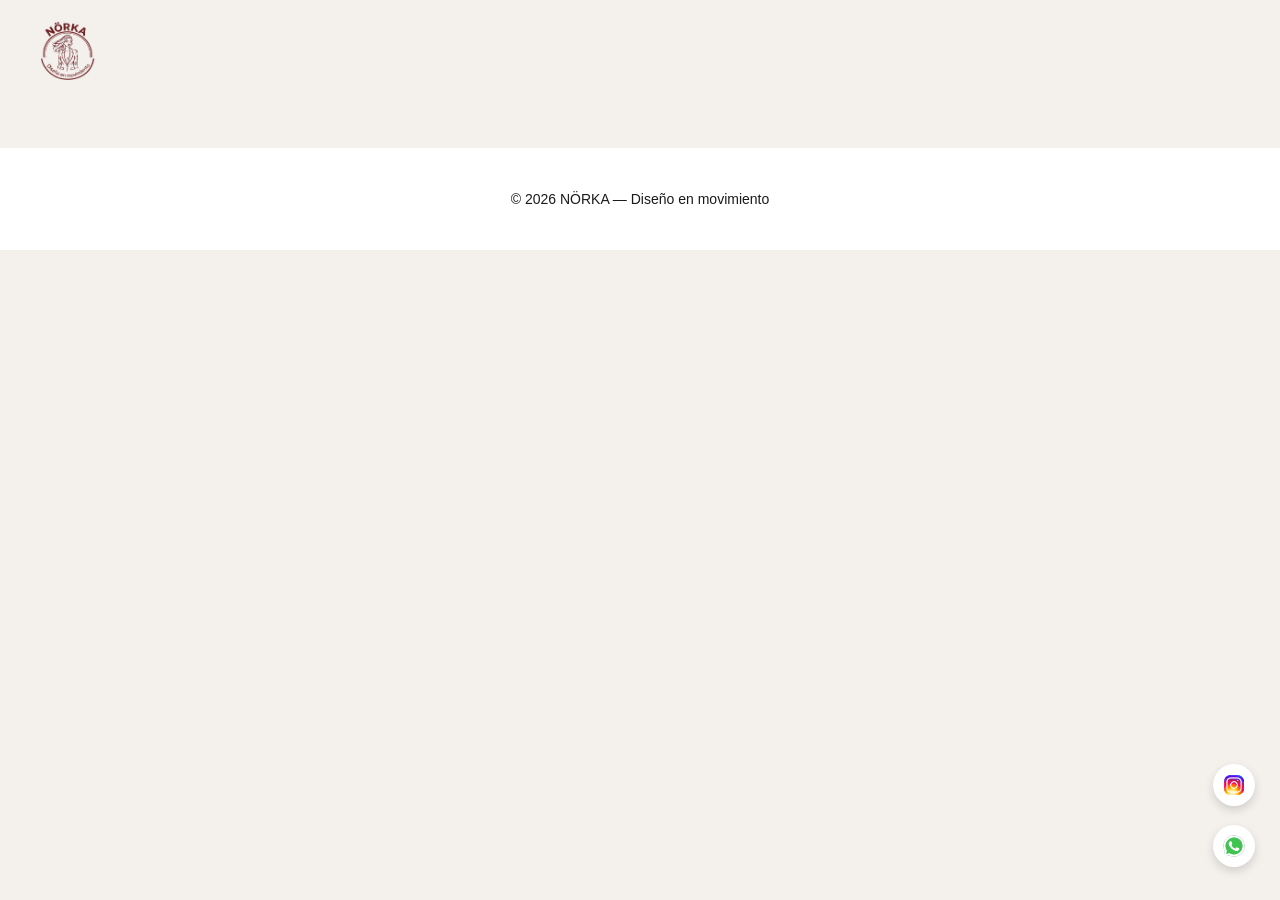
==== commit 5b92f110: "catalogo conectado a planilla google" ====
--- a/pages/catalogo.html
+++ b/pages/catalogo.html
@@ -4,11 +4,12 @@
     <meta charset="UTF-8">
     <meta name="viewport" content="width=device-width, initial-scale=1.0">
     <title>NÖRKA | Catálogo</title>
+    <link rel="shortcut icon" href="../assets/favicon_norka.png" type="image/x-icon">
     <link rel="stylesheet" href="../style/styles.css">
 </head>
 <body>
     <header class="navbar">
-        <div class="logo">
+        <div class="logo_cat">
             <img src="../assets/logo_norka-removebg.png" alt="Logo NÖRKA" loading="lazy">
         </div>
     </header>
@@ -35,6 +36,8 @@
         <span class="close-btn">&times;</span>
         <img id="lightbox-img" src="" alt="Zoom de producto">
     </div>
-    <script src="lista.js"></script>
+    <script src="https://cdnjs.cloudflare.com/ajax/libs/PapaParse/5.3.2/papaparse.min.js"></script>
+    <script src="script.js"></script>
+    
 </body>
 </html>
--- a/style/styles.css
+++ b/style/styles.css
@@ -39,6 +39,10 @@
 
 .logo img{
   height: 96px;
+}
+
+.logo_cat img{
+height: 60px;
 }
 
 
@@ -260,21 +264,39 @@
   transform: scale(1.05);
 }
 
-.catalogo {
-  padding: 80px 10%;
-  text-align: center;
-}
-
-.productos {
-  display: grid;
-  grid-template-columns: repeat(auto-fit, minmax(240px,1fr));
-  gap: 30px;
-}
-
-.producto img {
-  width: 100%;
-  height: 320px;
-  object-fit: cover;
+/* 1. Estilo para el contenedor del catálogo */
+#catalogo-container {
+    display: grid;
+    /* Por defecto (móvil): una sola columna */
+    grid-template-columns: 1fr; 
+    gap: 20px; /* Espacio entre tarjetas */
+    padding: 20px;
+    max-width: 1200px;
+    margin: 0 auto; /* Centra el catálogo en la pantalla */
+}
+
+/* 2. Estilo básico para cada tarjeta */
+.product-card {
+    border: 1px solid #ddd;
+    border-radius: 8px;
+    padding: 15px;
+    text-align: center;
+    background-color: #fff;
+}
+    
+
+.product-card img {
+    max-width: 100%;
+    height: auto;
+    border-radius: 4px;
+}
+
+/* 3. MEDIA QUERY: Configuración para pantallas grandes */
+@media (min-width: 768px) {
+    #catalogo-container {
+        /* Cuando la pantalla mide más de 768px, muestra 3 columnas iguales */
+        grid-template-columns: repeat(3, 1fr);
+    }
 }
 
 /* ===== BOTONES SOCIALES FLOTANTES ===== */
@@ -387,18 +409,30 @@
 
 /* GRID CATÁLOGO */
 
-.catalogo {
+#catalogo-container {
   display: grid;
-  grid-template-columns: repeat(3, 1fr);
-  gap: 40px;
-  padding: 60px 10%;
+  /* El secreto: minmax(320px, 1fr) hace que las cards no bajen de 320px 
+     pero que crezcan para llenar el espacio. Entrarán 3 o 4 según el monitor. */
+  grid-template-columns: repeat(auto-fit, minmax(320px, 1fr)); 
+  gap: 30px;
+  padding: 0px 10%; /* Bajamos del 10% al 2% para ganar espacio lateral */
+  max-width: 100%;  /* Que use todo el ancho de la pantalla */
+  margin: 0 auto;
+  align-items: start;
 }
 
 
 /* CARD PRODUCTO */
+
+/*.product-card {
+  text-align: center;
+}*/
 
 .product-card {
   text-align: center;
+  background: #fff; /* Opcional: fondo blanco para que resalte del fondo gris */
+  border-radius: 8px;
+  padding-bottom: 15px;
 }
 
 .product-card img{
@@ -408,31 +442,35 @@
   object-fit:contain;
   border-radius:6px;
   background:#f5f5f5;
-  padding:10px;
+  padding: 2px;
   transition:.3s;
-}
+  cursor: zoom-in;
+}
+
 
 .product-card img:hover {
   transform: scale(1.03);
 }
 
 .product-card h3 {
-  margin-top: 15px;
-  letter-spacing: 2px;
+  letter-spacing: 0.5px;
+  font-size: 1.1rem;
+  text-transform: uppercase;
 }
 
 .product-card p {
   font-size: 14px;
   opacity: 0.7;
+  le
 }
 
 /* ===== TABLET ===== */
 @media (max-width: 1024px){
 
-  .catalogo{
-    grid-template-columns: repeat(2, 1fr);
+  #catalogo-container{
+    grid-template-columns: repeat(3, 1fr);
     gap: 30px;
-    padding: 50px 5%;
+    padding: 0px 5%;
   }
 
 }
@@ -440,62 +478,91 @@
 /* ===== MOBILE ===== */
 @media (max-width: 768px){
 
-  .catalogo{
-    grid-template-columns: 1fr;
-    padding: 40px 20px;
+  #catalogo-container{
+    grid-template-columns: repeat(3, 1fr);
+    gap: 10px;
+    padding: 0px 5px;
+  }
+
+  .product-card img{
+    height:auto;
+  }
+
+.product-card h3 {
+    margin-top: 8px;   /* Reducimos el salto entre imagen y título */
+    margin-bottom: 2px;
+    font-size: 0.85rem; /* Fuente más pequeña */
+    line-height: 1.1;  /* Altura de línea compacta */
+    letter-spacing: 0.3px; /* Menos espacio entre letras */
+  }
+
+  .product-card p {
+    font-size: 12px;   /* Texto de talle/info bien pequeño */
+    margin: 2px 0;     /* Casi sin margen arriba y abajo */
+    opacity: 0.8;
+  }
+}
+
+@media (max-width: 650px){
+
+  #catalogo-container{
+    grid-template-columns: repeat(2, 1fr);
+    gap: 15px;
+    padding: 20px 10px;
+  }
+
+  .product-card img{
+    height:auto;
+  }
+
+  .product-card h3{
+    font-size: 0.9rem;
+    letter-spacing: 0.3px;
   }
 
 }
 
 /* ===== LIGHTBOX CATÁLOGO ===== */
 
+/* El fondo oscuro semiopaco */
+.lightbox {
+    display: none; /* Oculto por defecto */
+    position: fixed;
+    z-index: 1000;
+    top: 0;
+    left: 0;
+    width: 100%;
+    height: 100%;
+    background-color: rgba(0, 0, 0, 0.85); /* Fondo oscuro */
+    justify-content: center;
+    align-items: center;
+}
+
+/* La imagen agrandada */
+.lightbox img {
+    max-width: 90%;
+    max-height: 80%;
+    border-radius: 10px;
+    box-shadow: 0 0 20px rgba(0,0,0,0.5);
+}
+
+/* Botón para cerrar */
+.close-btn {
+    position: absolute;
+    top: 20px;
+    right: 30px;
+    color: white;
+    font-size: 50px;
+    cursor: pointer;
+    font-weight: bold;
+}
+
+/* Para que la imagen del catálogo cambie el cursor al pasar el mouse */
 .product-card img {
-  cursor: zoom-in;
-}
-
-.lightbox {
-  display: none;
-  position: fixed;
-  inset: 0;
-  background: rgba(0, 0, 0, 0.92);
-  justify-content: center;
-  align-items: center;
-  padding: 30px;
-  z-index: 2000;
-}
-
-.lightbox-content {
-  max-width: 90vw;
-  max-height: 90vh;
-  width: auto;
-  height: auto;
-  object-fit: contain;
-  border-radius: 8px;
-  box-shadow: 0 10px 35px rgba(0, 0, 0, 0.35);
-}
-
-.lightbox-close {
-  position: absolute;
-  top: 18px;
-  right: 24px;
-  color: white;
-  font-size: 40px;
-  line-height: 1;
-  cursor: pointer;
-  user-select: none;
-}
-
-.lightbox-content {
-  animation: zoomIn 0.2s ease;
-}
-
-@keyframes zoomIn {
-  from {
-    transform: scale(0.96);
-    opacity: 0.6;
-  }
-  to {
-    transform: scale(1);
-    opacity: 1;
-  }
+    cursor: zoom-in;
+    transition: transform 0.3s;
+}
+
+.product-card img:hover {
+    transform: scale(1.02);
 }
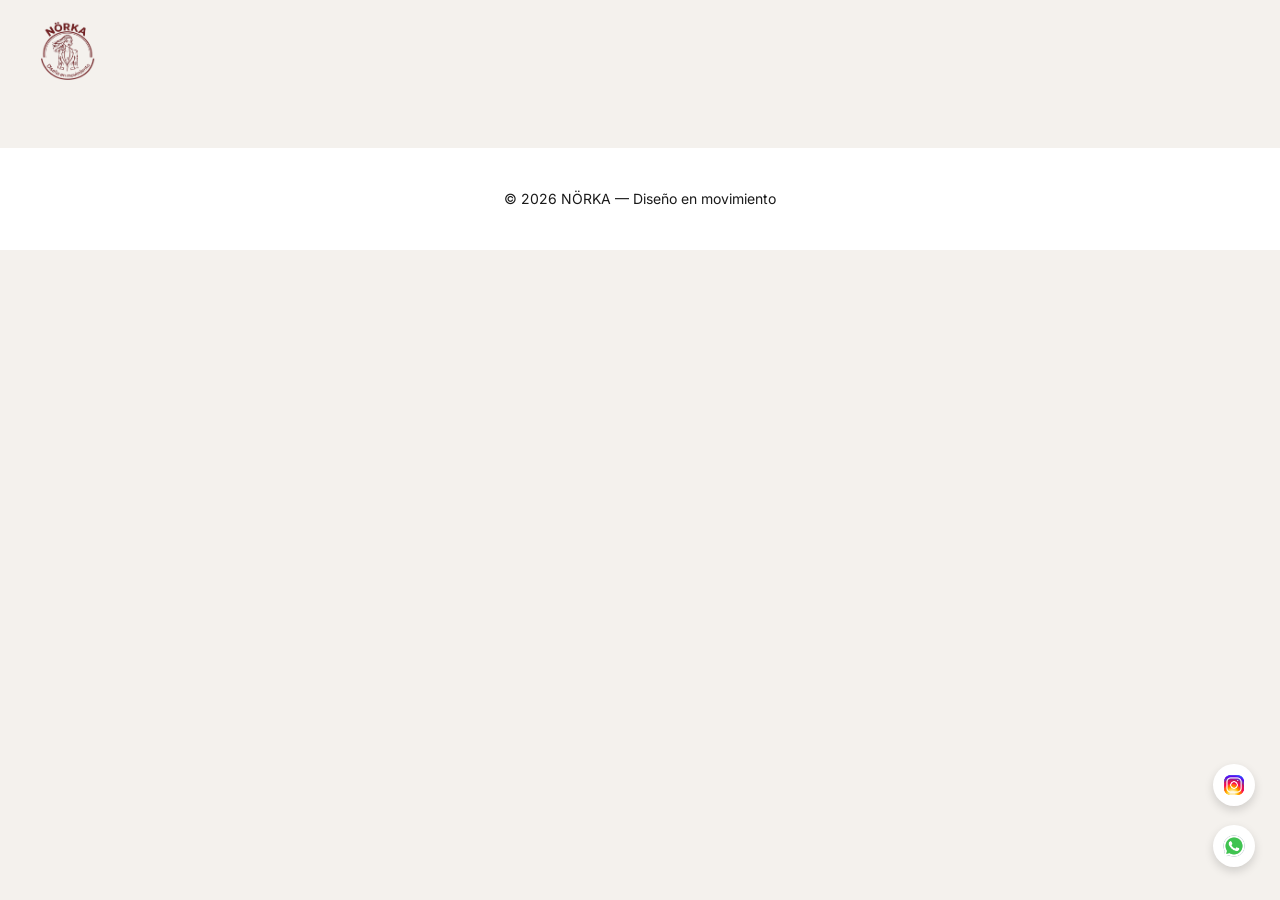
==== commit 4f0b7d2c: "catálogo: borgoña y marfil" ====
--- a/pages/catalogo.html
+++ b/pages/catalogo.html
@@ -3,9 +3,18 @@
 <head>
     <meta charset="UTF-8">
     <meta name="viewport" content="width=device-width, initial-scale=1.0">
-    <title>NÖRKA | Catálogo</title>
+    <title>NÖRKA | Diseño en movimiento</title>
+    <meta name="description" content="NÖRKA diseña camperas femeninas originales: deportivas, urbanas y de evento. Modelos exclusivos en cantidad limitada. Envíos en Salta capital.">
+    <meta name="keywords" content="camperas mujer, diseño de camperas, camperas originales, abrigos mujer, moda mujer argentina, camperas diseño, norka">
+    <meta name="author" content="NÖRKA">
+    <meta name="robots" content="index, follow">
+    <meta property="og:title" content="NÖRKA | Diseño en movimiento">
+    <meta property="og:description" content="Camperas femeninas de diseño original. Deportivo • Urbano • Evento.">
+    <meta property="og:type" content="website">
+    <meta property="og:image" content="assets/hero.jpg">  
     <link rel="shortcut icon" href="../assets/favicon_norka.png" type="image/x-icon">
     <link rel="stylesheet" href="../style/styles.css">
+    <link href="https://fonts.googleapis.com/css2?family=Playfair+Display:wght@500;600&family=Inter:wght@300;400;500&display=swap" rel="stylesheet">
 </head>
 <body>
     <header class="navbar">
@@ -28,7 +37,7 @@
         <a href="https://www.instagram.com/norka.dem?igsh=bjJlcTJmZjZnMno%3D" target="_blank">
             <img src="../assets/icons8-instagram-48(1).png" alt="Instagram">
         </a>
-        <a href="https://wa.me/5493885818044" target="_blank">
+        <a href="https://wa.me/5491164838151" target="_blank">
             <img src="../assets/icons8-whatsapp-48.png" alt="WhatsApp">
         </a>
     </div>
--- a/style/styles.css
+++ b/style/styles.css
@@ -432,7 +432,7 @@
   text-align: center;
   background: #fff; /* Opcional: fondo blanco para que resalte del fondo gris */
   border-radius: 8px;
-  padding-bottom: 15px;
+  padding: 5px 5px;
 }
 
 .product-card img{
@@ -442,7 +442,7 @@
   object-fit:contain;
   border-radius:6px;
   background:#f5f5f5;
-  padding: 2px;
+  padding: 1px;
   transition:.3s;
   cursor: zoom-in;
 }
@@ -451,6 +451,10 @@
 .product-card img:hover {
   transform: scale(1.03);
 }
+
+.product-info{
+  padding-top: 0px;
+} 
 
 .product-card h3 {
   letter-spacing: 0.5px;
@@ -508,9 +512,12 @@
   #catalogo-container{
     grid-template-columns: repeat(2, 1fr);
     gap: 15px;
-    padding: 20px 10px;
-  }
-
+    padding: 10px 10px;
+  }
+
+  .product-card{
+    padding: 2px 2px 2px 2px;
+  }
   .product-card img{
     height:auto;
   }
@@ -565,4 +572,32 @@
 
 .product-card img:hover {
     transform: scale(1.02);
+}
+
+/* Necesario para que el cartelito de VENDIDO se ubique bien */
+.image-wrapper {
+    position: relative;
+    width: 100%;
+}
+
+.badge {
+    position: absolute;
+    top: 10px;
+    left: 10px;
+    padding: 4px 10px;
+    font-size: 11px;
+    font-weight: bold;
+    color: white;
+    border-radius: 3px;
+    z-index: 5;
+    text-shadow: 1px 1px 2px rgba(0,0,0,0.5);
+}
+
+.badge.vendido { background-color: #e74c3c; } /* Rojo */
+.badge.reservado { background-color: #f39c12; } /* Naranja */
+
+/* Opcional: opacar los vendidos */
+.no-disponible img {
+    filter: grayscale(0.8);
+    opacity: 0.7;
 }
